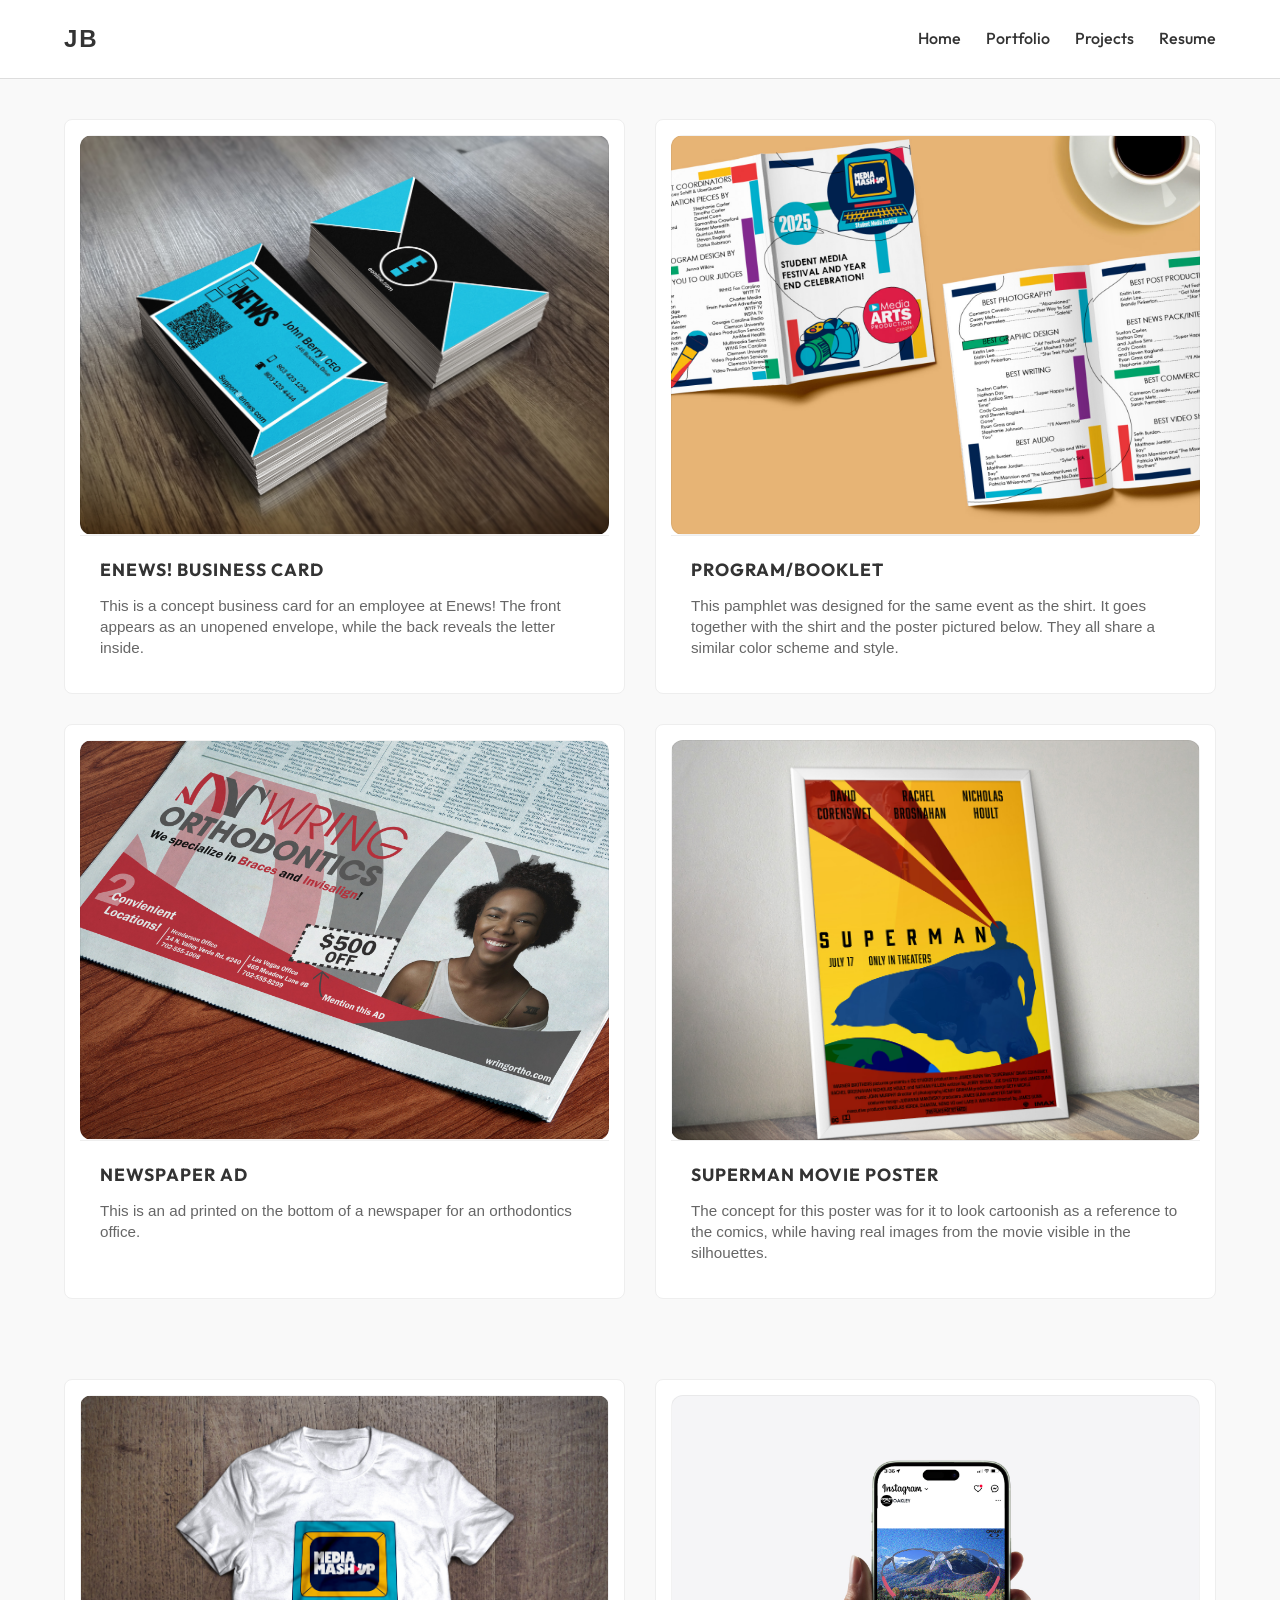
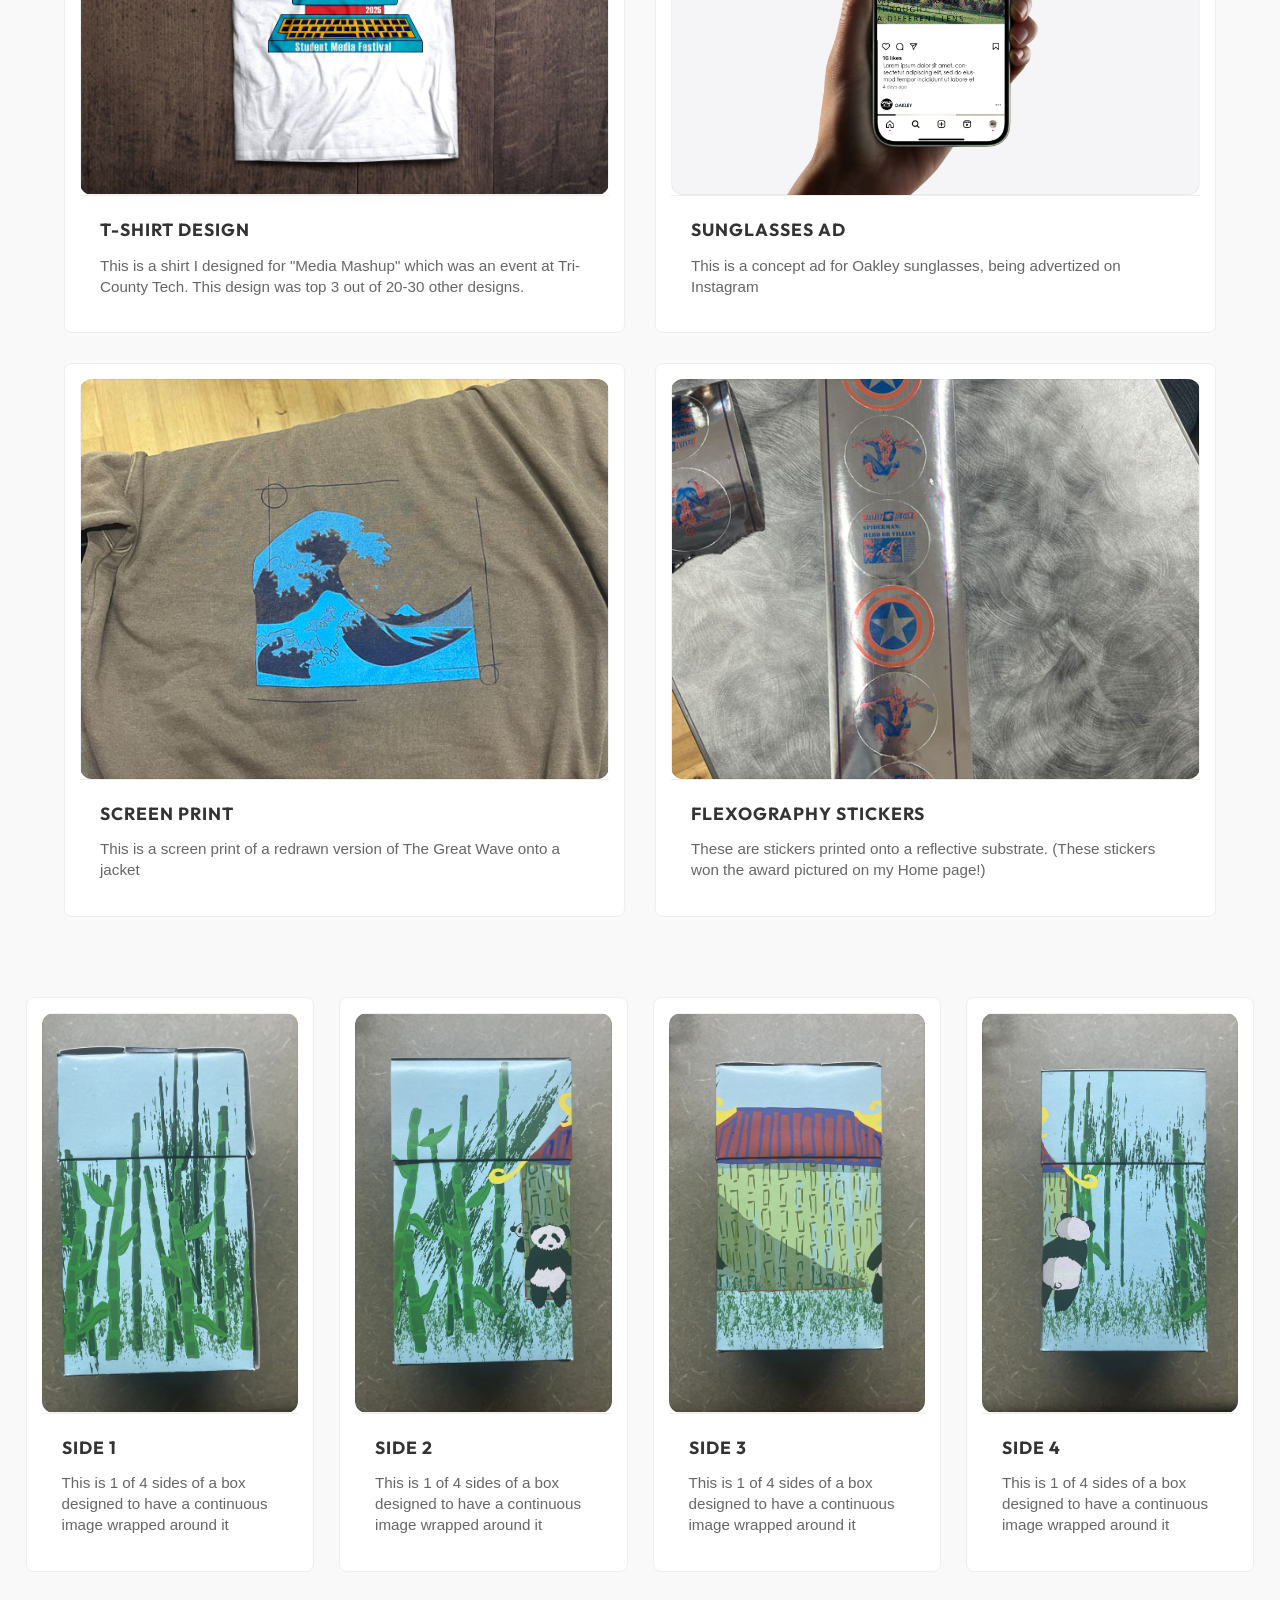
==== selfpromo/portfolio.html @ 0d1ec1ce "Add files via upload" ====
<!DOCTYPE html>
<html lang="en">
<head>
    <meta charset="UTF-8">
    <meta name="viewport" content="width=device-width, initial-scale=1.0">
    <title>John Berry | Portfolio</title>
    
    <link rel="stylesheet" href="styleself.css">

    <link rel="preconnect" href="https://fonts.googleapis.com">
    <link rel="preconnect" href="https://fonts.gstatic.com" crossorigin>
    <link href="https://fonts.googleapis.com/css2?family=Outfit:wght@100..900&display=swap" rel="stylesheet">
</head>
<body>

      <header class="main-header">
        <div class="logo">JB</div>
        <nav>
            <ul>
                <li><a href="self.html">Home</a></li>
                <li><a href="portfolio.html">Portfolio</a></li>
                <li><a href="projects.html">Projects</a></li>
                <li><a href="resume.html">Resume</a></li>
            </ul>
        </nav>
    </header>

   <section class="portfolio-2x2">
    <div class="project-card">
        <div class="project-image" style="background-image: url('images/John-Berry-mockup-business-card-enews.jpg');" onclick="this.classList.toggle('expanded')"></div>
        <div class="project-info">
            <h3>Enews! Business Card</h3>
            <p>This is a concept business card for an employee at Enews! The front appears as an unopened envelope, while the back reveals the letter inside.</p>
        </div>
    </div>

    <div class="project-card">
        <div class="project-image" style="background-image: url('images/Program%20made%20for%20an%20event.jpg');" onclick="this.classList.toggle('expanded')"></div>
        <div class="project-info">
            <h3>Program/Booklet</h3>
            <p>This pamphlet was designed for the same event as the shirt. It goes together with the shirt and the poster pictured below. They all share a similar color scheme and style.</p>
        </div>
    </div>

    <div class="project-card">
        <div class="project-image" style="background-image: url('images/Ad%20in%20a%20newspaper%20for%20an%20orthodontics%20office.jpg');" onclick="this.classList.toggle('expanded')"></div>
        <div class="project-info">
            <h3>Newspaper Ad</h3>
            <p>This is an ad printed on the bottom of a newspaper for an orthodontics office.</p>
        </div>
    </div>

    <div class="project-card">
        <div class="project-image" style="background-image: url('images/John-Berry-movie-poster-superman.jpg');" onclick="this.classList.toggle('expanded')"></div>
        <div class="project-info">
            <h3>Superman Movie Poster</h3>
            <p>The concept for this poster was for it to look cartoonish as a reference to the comics, while having real images from the movie visible in the silhouettes.</p>
        </div>
    </div>

    </section>
    <section class="portfolio-2x2">
    <div class="project-card">
        <div class="project-image" style="background-image: url('images/John-Berry-mashup-tshirt.jpg');" onclick="this.classList.toggle('expanded')"></div>
        <div class="project-info">
            <h3>T-shirt Design</h3>
            <p>This is a shirt I designed for "Media Mashup" which was an event at Tri-County Tech. This design was top 3 out of 20-30 other designs.</p>
        </div>
    </div>

    <div class="project-card">
        <div class="project-image" style="background-image: url('images/Sunglasses%20ad%20for%20Oakley.jpg');" onclick="this.classList.toggle('expanded')"></div>
        <div class="project-info">
            <h3>Sunglasses Ad</h3>
            <p>This is a concept ad for Oakley sunglasses, being advertized on Instagram</p>
        </div>
    </div>

    <div class="project-card">
        <div class="project-image" style="background-image: url('images/screenprint.jpg');" onclick="this.classList.toggle('expanded')"></div>
        <div class="project-info">
            <h3>Screen Print</h3>
            <p>This is a screen print of a redrawn version of The Great Wave onto a jacket</p>
        </div>
    </div>

    <div class="project-card">
        <div class="project-image" style="background-image: url('images/spiderman.jpg');" onclick="this.classList.toggle('expanded')"></div>
        <div class="project-info">
            <h3>Flexography Stickers</h3>
            <p>These are stickers printed onto a reflective substrate. (These stickers won the award pictured on my Home page!)</p>
        </div>
    </div>

    </section>
    <section class="portfolio-tall-4">
    <div class="project-card">
        <div class="project-image" style="background-image: url('images/box1.jpeg');" onclick="this.classList.toggle('expanded')"></div>
        <div class="project-info">
            <h3>Side 1</h3>
            <p>This is 1 of 4 sides of a box designed to have a continuous image wrapped around it</p>
        </div>
    </div>

    <div class="project-card">
        <div class="project-image" style="background-image: url('images/box2.jpeg');" onclick="this.classList.toggle('expanded')"></div>
        <div class="project-info">
            <h3>Side 2</h3>
            <p>This is 1 of 4 sides of a box designed to have a continuous image wrapped around it</p>
        </div>
    </div>

    <div class="project-card">
        <div class="project-image" style="background-image: url('images/box3.jpeg');" onclick="this.classList.toggle('expanded')"></div>
        <div class="project-info">
            <h3>Side 3</h3>
            <p>This is 1 of 4 sides of a box designed to have a continuous image wrapped around it</p>
        </div>
    </div>

    <div class="project-card">
        <div class="project-image" style="background-image: url('images/box4.jpeg');" onclick="this.classList.toggle('expanded')"></div>
        <div class="project-info">
            <h3>Side 4</h3>
            <p>This is 1 of 4 sides of a box designed to have a continuous image wrapped around it</p>
        </div>
    </div>
</section>
</body>
</html>
---- selfpromo/styleself.css ----
/* Basic Resets */
* {
    margin: 0;
    padding: 0;
    box-sizing: border-box;
}

body {
    font-family: 'Helvetica Neue', Arial, sans-serif;
    line-height: 1.6;
    color: #333;
    background-color: #f9f9f9;
}

/* 1. Remove the 'px' from weight—it must be a number only */
.outfit-font {
  font-family: "Outfit", sans-serif;
  font-optical-sizing: auto;
  font-weight: 400; 
  font-style: normal;
}

/* 2. Tell your project titles to use the Google Font */
h3 {
    font-family: "Outfit", sans-serif !important;
}
nav {
    font-family: "Outfit", sans-serif !important;
}
/* 3. If you want to use @font-face for a local font later, do it like this: */
@font-face {
    font-family: 'MyCustomFont'; 
    src: url('fonts/myfont.woff2') format('woff2');
    font-weight: normal;
}
.outfit-font {
    font-family: 'MyCustomFont', sans-serif;
}
.outfit-font {
  font-family: "Outfit", sans-serif;
  font-optical-sizing: auto;
  font-weight: 100px;
  font-style: normal;
}
/* Header & Nav */
.main-header {
    display: flex;
    justify-content: space-between;
    align-items: center;
    padding: 20px 5%;
    background: #fff;
    position: sticky;
    top: 0;
    z-index: 1000;
    border-bottom: 1px solid #ddd;
}

.logo {
    font-weight: bold;
    font-size: 1.5rem;
    letter-spacing: 2px;
}

nav ul {
    display: flex;
    list-style: none;
    gap: 25px;
}

nav a {
    text-decoration: none;
    color: #333;
    font-weight: 500;
}
/* Styling the Name Overlay */
.overlay h1 {
    font-family: 'Bebas Neue', sans-serif; /* A bold, clean font works best for this */
    font-size: clamp(3rem, 10vw, 8rem);   /* This makes it HUGE but scales for mobile */
    font-weight: 950;
    
    /* Translucency */
    color: rgba(0, 0, 0, .9);      /* White at 40% opacity */
    
    /* Effects */
    text-transform: uppercase;
    letter-spacing: -2px;                 /* Tighter kerning for a modern look */
    line-height: 0.9;
    pointer-events: none;                 /* Allows clicks to go 'through' the text to the image */

}

/* Ensure the overlay container allows the text to sit correctly */
.overlay {
    position: absolute;
    width: 100%;
    height: 100%;
    display: flex;
    align-items: center;      /* Centers name vertically in the 'Big' box */
    justify-content: center;   /* Centers name horizontally */
    padding: 20px;
}
/* Hero Section with Background Image *//* 1. Ensure the parent containers allow full height */
html, body {
    height: 100%;
    margin: 0;
    padding: 0;
}

/* 2. The main area: Takes up all available space below the header */
.resume-main {
    display: flex;
    justify-content: center;
    align-items: flex-start;
    padding: 40px 20px;
    background-color: #f9f9f9;
    min-height: calc(100vh - 80px); /* Subtracts header height */
}

/* 3. The PDF Container: Defines the "Box" the PDF sits in */
.pdf-container {
    width: 100%;
    max-width: 1000px; /* Standard Portfolio width */
    height: 1100px;    /* Force a tall, physical height */
    background: #fff;
    box-shadow: 0 10px 30px rgba(0, 0, 0, 0.1);
    border-radius: 8px;
    overflow: hidden;
}

/* 4. The Object: Tells the PDF to fill that box 100% */
.pdf-container object {
    width: 100%;
    height: 100% !important;
    display: block;
}
.hero {
    position: relative;
    height: 80vh;
    display: flex;
    align-items: flex-end;
    justify-content: flex-start;
    text-align: left;
    color: white;
    /* Replace 'hero-bg.jpg' with your actual image path */
    background: linear-gradient(rgba(0,0,0,0.5), rgba(0,0,0,0.5)), 
                url('hero-bg.jpg') no-repeat center center/cover;
}

.hero-content h1 {
    font-size: 3.5rem;
    letter-spacing: -1px;
    margin-bottom: 10px;
}

.hero-content p {
    font-size: 1.2rem;
    text-transform: uppercase;
    letter-spacing: 2px;
}
.hero-grid {
    display: grid;
    grid-template-columns: repeat(4, 1fr);
    /* Lower this number if the gap is too big, or use 'auto' */
    grid-auto-rows: minmax(200px, auto); 
    gap: 12px;
    padding: 20px;
    /* This fills holes automatically */
    grid-auto-flow: dense; 
}

.grid-item.tall {
    /* This tells the item to take up two vertical slots, closing the gap */
    grid-row: span 2; 
}

.grid-item.big {
    grid-column: span 2;
    grid-row: span 2;
}
.grid-item {
    background-size: cover;
    background-position: center;
    border-radius: 10px;
    position: relative;
    transition: all 0.4s cubic-bezier(0.165, 0.84, 0.44, 1);
    cursor: pointer;
    border: 1px solid rgba(0,0,0,0.05);
}

/* --- THE IMPERFECT LOGIC --- */

/* Big square: 2x2 blocks */
.grid-item.big {
    grid-column: span 2;
    grid-row: span 2;
}

/* Tall block: 1 wide, 2 high */
.grid-item.tall {
    grid-row: span 2;
}

/* Wide block: 2 wide, 1 high */
.grid-item.wide {
    grid-column: span 2;
}

/* CSS3 Effect: Lift and Shadow */
.grid-item:hover {
    transform: translateY(-5px);
    box-shadow: 0 12px 24px rgba(0,0,0,0.15);
    z-index: 10;
}
/* This handles the 'click to expand' effect */
.grid-item.expanded {
    position: fixed;
    top: 5%;
    left: 5%;
    width: 90vw;
    height: 90vh;
    z-index: 10000;
    background-size: contain;
    background-repeat: no-repeat;
    background-color: rgba(0,0,0,0.9);
    border-radius: 0;
    cursor: zoom-out;
}

/* Ensure the overlay text doesn't block the click on the big item */
.overlay {
    pointer-events: none; 
}
/* Hides the name when the image is enlarged */
.grid-item.expanded .overlay {
    opacity: 0;
    transition: opacity 0.2s ease;
}
.portfolio-grid {
    display: grid;
    grid-template-columns: repeat(auto-fill, minmax(250px, 1fr)); /* Responsively adds columns */
    grid-auto-rows: 250px;
    grid-auto-flow: dense; /* Fills gaps automatically */
    gap: 15px;
    padding: 20px;
}

/* Maintain your existing spans for variety */
.grid-item.tall { grid-row: span 2; }
.grid-item.wide { grid-column: span 2; }
.grid-item.big { grid-column: span 2; grid-row: span 2; }

/* Keep your expansion logic from the home page */
.grid-item.expanded {
    position: fixed;
    top: 0; left: 0;
    width: 100vw; height: 100vh;
    z-index: 10000;
    background-size: contain;
    background-repeat: no-repeat;
    background-color: rgba(0,0,0,0.95);
    cursor: zoom-out;
}
/* Container for the Portfolio Page */
.portfolio-container {
    max-width: 1100px;
    margin: 0 auto;
    padding: 60px 20px;
    display: flex;
    flex-direction: column;
    gap: 80px; /* Space between projects */
}

/* The Cohesive Row Logic */
.portfolio-item {
    display: grid;
    grid-template-columns: 1.5fr 1fr; /* Image takes 60%, Text takes 40% */
    gap: 40px;
    align-items: center;
}

/* Image styling - matches your homepage "feel" */
.project-image {
    height: 450px;
    background-size: cover;
    background-position: center;
    border-radius: 12px;
    cursor: zoom-in;
    transition: transform 0.3s ease;
    border: 1px solid rgba(0,0,0,0.05);
}

.project-image:hover {
    transform: scale(1.02);
}

/* Text styling */
.project-info h3 {
    font-size: 1.8rem;
    text-transform: uppercase;
    letter-spacing: 1px;
    margin-bottom: 15px;
}

.project-info p {
    font-size: 1.1rem;
    color: #555;
    line-height: 1.6;
}

/* Mobile: Stack them so they don't get squished */
@media (max-width: 850px) {
    .portfolio-item {
        grid-template-columns: 1fr;
        gap: 20px;
    }
    .project-image {
        height: 300px;
    }
}
/* The 2x2 Container */
.portfolio-2x2 {
    display: grid;
    grid-template-columns: repeat(2, 1fr); /* Exactly 2 per row */
    gap: 40px;
    padding: 40px 5%;
    max-width: 1400px;
    margin: 0 auto;
}

/* The Card holding Image + Text */
.project-card {
    display: flex;
    flex-direction: column; /* Text stays under the image */
    background: #fff;
    border-radius: 12px;
    overflow: hidden;
    border: 1px solid #eee;
    transition: transform 0.3s ease;
}

.project-card:hover {
    transform: translateY(-5px);
    box-shadow: 0 10px 20px rgba(0,0,0,0.05);
}

/* Image Sizing - This stops them from being "huge" */
.project-image {
    width: 100%;
    height: 300px; /* Controlled height for the 2x2 look */
    background-size: cover;
    background-position: center;
    cursor: zoom-in;
}

/* Text Styling inside the card */
.project-info {
    padding: 20px;
}

.project-info h3 {
    font-family: inherit; /* Uses your Helvetica/Arial */
    font-size: 1.2rem;
    text-transform: uppercase;
    margin-bottom: 8px;
    letter-spacing: 1px;
}

.project-info p {
    font-size: 0.9rem;
    color: #666;
    line-height: 1.4;
}

/* Expansion logic remains the same */
.project-image.expanded {
    position: fixed;
    top: 0; left: 0;
    width: 100vw; height: 100vh;
    z-index: 100000;
    background-color: rgba(0,0,0,0.95);
    background-size: contain;
    background-repeat: no-repeat;
    cursor: zoom-out;
    border-radius: 0;
}
/* The 4-Column Container */
.portfolio-tall-4 {
    display: grid;
    grid-template-columns: repeat(4, 1fr); 
    gap: 25px;
    padding: 40px 2%;
    max-width: 1600px;
    margin: 0 auto;
}

/* The Card */
.project-card {
    display: flex;
    flex-direction: column;
    background: #fff;
    border: 1px solid #eee;
    border-radius: 8px;
    overflow: hidden;
    transition: transform 0.3s ease;
}

.project-card:hover {
    transform: translateY(-5px);
}

/* TALL IMAGE LOGIC */
.project-image {
    width: 100%;
    height: 450px; /* This makes it taller than it is wide */
    background-size: cover;
    background-position: center;
    cursor: zoom-in;
}

/* Text Styling */
.project-info {
    padding: 15px;
}

.project-info h3 {
    font-size: 1.1rem;
    text-transform: uppercase;
    margin-bottom: 5px;
}

.project-info p {
    font-size: 0.85rem;
    color: #666;
    line-height: 1.3;
}

/* Expansion logic (same as homepage) */
.project-image.expanded {
    position: fixed;
    top: 0; left: 0;
    width: 100vw; height: 100vh;
    z-index: 100000;
    background-color: rgba(0,0,0,0.95);
    background-size: contain;
    background-repeat: no-repeat;
    cursor: zoom-out;
    border-radius: 0;
}
.resume-main {
    flex: 1;
    padding: 10px; /* Reduced padding to let the image grow */
    display: flex;
    justify-content: center;
    align-items: flex-start; /* Aligns to top so you don't have a gap at the top */
    background-color: #f9f9f9;
    overflow-y: auto; /* Allows scrolling if the resume is long */
}

.resume-display {
    width: 100%;
    /* Increased max-width so it can actually fill the screen */
    max-width: 1200px; 
    
    /* This height calc forces it to be as tall as possible */
    height: 150vh; 
    
    background-size: contain; 
    background-repeat: no-repeat;
    background-position: top center; /* Keeps it locked to the top */
    
    border-radius: 10px;
    background-color: #fff;
    /* Removed the shadow/border if you want it to look "cleaner" and larger */
}
/* 1. RESET & BASE STYLES */
* {
    margin: 0;
    padding: 0;
    box-sizing: border-box;
}

body {
    font-family: 'Helvetica Neue', Arial, sans-serif;
    line-height: 1.6;
    color: #333;
    background-color: #f9f9f9;
}

/* 2. HEADER & NAV */
.main-header {
    display: flex;
    justify-content: space-between;
    align-items: center;
    padding: 20px 5%;
    background: #fff;
    position: sticky;
    top: 0;
    z-index: 1000;
    border-bottom: 1px solid #ddd;
}

.logo { font-weight: bold; font-size: 1.5rem; letter-spacing: 2px; }
nav ul { display: flex; list-style: none; gap: 25px; }
nav a { text-decoration: none; color: #333; font-weight: 500; }
nav a.active { border-bottom: 2px solid #333; }

/* 3. PROJECTS PAGE LAYOUT */
.projects-container {
    max-width: 1200px;
    margin: 0 auto;
    padding: 60px 20px;
}

.project-feature-group {
    margin-bottom: 100px; /* Space between different project sections */
}

.group-title {
    text-align: center;
    text-transform: uppercase;
    letter-spacing: 4px;
    margin-bottom: 30px;
    font-size: 1.5rem;
}

/* Big Image Section */
.feature-main {
    margin-bottom: 30px;
}

.big-feature {
    width: 100%;
    height: 500px; /* Force it big */
    background-size: cover;
    background-position: center;
    border-radius: 12px;
    cursor: zoom-in;
    border: 1px solid rgba(0,0,0,0.1);
}

/* Two Small Images Row */
.feature-sub {
    display: grid;
    grid-template-columns: 1fr 1fr;
    gap: 30px;
}

.small-feature {
    width: 100%;
    height: 350px; /* Smaller than main but still clear */
    background-size: cover;
    background-position: center;
    border-radius: 12px;
    cursor: zoom-in;
    border: 1px solid rgba(0,0,0,0.1);
}

/* Text Boxes (No more overlaps) */
.text-box {
    padding: 20px 0;
}

.text-box h3 {
    text-transform: uppercase;
    font-size: 1.1rem;
    margin-bottom: 8px;
    letter-spacing: 1px;
}

.text-box p {
    font-size: 0.95rem;
    color: #666;
    max-width: 800px;
}

/* 4. SHARED GRID ITEMS (For Home/Portfolio) */
.grid-item {
    transition: transform 0.3s ease;
}

.grid-item:hover {
    transform: translateY(-5px);
}

/* 5. EXPANSION LOGIC (Click to Zoom) */
.grid-item.expanded {
    position: fixed;
    top: 0; left: 0;
    width: 100vw; height: 100vh;
    z-index: 9999;
    background-color: rgba(0,0,0,0.95);
    background-size: contain;
    background-repeat: no-repeat;
    background-position: center;
    cursor: zoom-out;
    border-radius: 0;
}
.view-link, .project-card-link {
    text-decoration: none; /* Removes the underline */
    color: inherit;       /* Makes the text match the rest of the page (not purple) */
    display: block;       /* Ensures the entire card area stays clickable */
}
/* 1. THE GRID: Standard 2-column layout */
.portfolio-2x2 {
    display: grid;
    grid-template-columns: 1fr 1fr; /* Two equal columns */
    gap: 30px;
    padding: 40px 5%;
    max-width: 1400px;
    margin: 0 auto;
}

/* 2. THE CARD: Forces Image and Text to stack vertically */
.project-card {
    display: block !important; /* Forces vertical stacking */
    background: #fff;
    border: 1px solid #ddd;
    border-radius: 8px;
    overflow: hidden;
    position: relative; /* Keeps everything contained */
}

/* 3. THE IMAGE: Defines the space so it isn't flat or overlapping */
.project-image {
    width: 100%;
    height: 400px; /* Adjust this number to make images taller/shorter */
    background-size: cover;
    background-position: center;
    background-repeat: no-repeat;
    display: block !important;
    position: relative; /* Ensures it stays in its own 'box' */
    z-index: 1;
}

/* 4. THE INFO: Forces the text box to sit BELOW the image */
.project-info {
    display: block !important;
    padding: 20px;
    background: #ffffff;
    position: relative;
    z-index: 2; /* Ensures it sits on top of any background bleed */
    border-top: 1px solid #eee; /* Visual separator */
}

/* 5. TEXT STYLING: Clear and readable */
.project-info h3 {
    margin-bottom: 10px;
    color: #333;
    text-transform: uppercase;
}

.project-info p {
    color: #666;
    font-size: 0.95rem;
    line-height: 1.4;
}
/* --- BASIC LAYOUT --- */
* { margin: 0; padding: 0; box-sizing: border-box; }
body { font-family: Arial, sans-serif; background: #f9f9f9; }

.main-header {
    display: flex; justify-content: space-between; align-items: center;
    padding: 20px 5%; background: #fff; border-bottom: 1px solid #ddd;
    position: sticky; top: 0; z-index: 100;
}

.portfolio-2x2 {
    display: grid; grid-template-columns: 1fr 1fr;
    gap: 30px; padding: 40px 5%;
}

/* --- THE CARD FIX --- */
.project-card {
    display: flex;
    flex-direction: column;
    background: #fff;
    border-radius: 8px;
    border: 1px solid #ddd;
    overflow: visible !important; /* ALLOWS THE IMAGE TO BREAK OUT */
    position: relative;
}

.project-image {
    width: 100%;
    height: 400px;
    background-size: cover;
    background-position: center;
    cursor: zoom-in;
    transition: transform 0.2s ease;
}

.project-info { padding: 20px; border-top: 1px solid #eee; }

/* --- THE EXPANDED FIX (This is what you saw in your screenshot) --- */
.project-image.expanded {
    position: fixed !important; /* BREAKS OUT OF THE CARD */
    top: 0 !important;
    left: 0 !important;
    width: 100vw !important;
    height: 100vh !important;
    z-index: 99999 !important; /* SITS ON TOP OF EVERYTHING */
    background-color: rgba(0,0,0,0.95);
    background-size: contain; /* SHOWS FULL IMAGE WITHOUT CROP */
    background-repeat: no-repeat;
    cursor: zoom-out;
}
/* 1. Reset the Grid/Card so they don't trap the image */
.portfolio-2x2, .portfolio-tall-4, .project-card {
    /* This ensures the grid doesn't try to calculate space for the expanded image */
    transform: none !important;
    perspective: none !important;
    contain: none !important;
}

/* 2. The Expanded State: True Fullscreen Overlay */
.project-image.expanded {
    position: fixed !important;   /* This is the key: it floats above the page */
    top: 0 !important;
    left: 0 !important;
    width: 100vw !important;     /* Full screen width */
    height: 100vh !important;    /* Full screen height */
    z-index: 999999 !important;  /* Stays above nav and other cards */
    
    background-color: rgba(0, 0, 0, 0.95) !important;
    background-size: contain !important; /* Shows the full image without cropping */
    background-repeat: no-repeat !important;
    background-position: center !important;
    
    /* Remove any styling from the small version */
    margin: 0 !important;
    border-radius: 0 !important;
    cursor: zoom-out !important;
}

/* 3. Prevent the page from scrolling while a photo is open */
body:has(.expanded) {
    overflow: hidden;
}
/* MOBILE */
@media (max-width: 768px) {
    .portfolio-2x2 { grid-template-columns: 1fr; }
    .project-image { height: 300px; }
}
/* --- MOBILE FIX --- */
@media (max-width: 800px) {
    .portfolio-2x2 {
        grid-template-columns: 1fr; /* One column on small screens */
    }
}
/* 6. MOBILE RESPONSIVENESS */
@media (max-width: 850px) {
    .feature-sub {
        grid-template-columns: 1fr; /* Stack the small images on phones */
    }
    
    .big-feature {
        height: 300px;
    }
    
    .small-feature {
        height: 250px;
    }
}
/* Responsive: switch to 2 columns on tablets, 1 on mobile */
@media (max-width: 1100px) {
    .portfolio-tall-4 { grid-template-columns: repeat(2, 1fr); }
}

@media (max-width: 600px) {
    .portfolio-tall-4 { grid-template-columns: 1fr; }
}
/* Mobile: Switch to 1 column so it's not squished */
@media (max-width: 768px) {
    .portfolio-2x2 {
        grid-template-columns: 1fr;
    }
}
/* Mobile: Stack them into 1 or 2 columns so they don't get too tiny */
@media (max-width: 768px) {
    .hero-grid {
        grid-template-columns: repeat(2, 1fr);
    }
    .grid-item.big, .grid-item.wide, .grid-item.tall {
        grid-column: span 1;
        grid-row: span 1;
    }
}
/* Projects Grid */
.container {
    padding: 60px 5%;
}

.section-title {
    text-align: center;
    margin-bottom: 40px;
    text-transform: uppercase;
    letter-spacing: 3px;
}

.project-grid {
    display: grid;
    grid-template-columns: repeat(auto-fit, minmax(300px, 1fr));
    gap: 30px;
}

.project-card {
    background: #fff;
    padding: 15px;
    border: 1px solid #eee;
}

.img-placeholder {
    width: 100%;
    height: 250px;
    background: #ddd;
    margin-bottom: 15px;
}
.project-img {
    width: 100%;
    height: 250px;
    object-fit: contain; /* Shows full image, no cropping */
    background-color: #fff; /* Adds a clean white background behind the image */
    display: block;
}
.role {
    font-size: 0.9rem;
    color: #666;
    margin-bottom: 10px;
}
.project-card {
    background: #fff;
    padding: 15px;
    border: 1px solid #eee;
    transition: all 0.3s ease; /* Required for smooth animation */
    cursor: pointer;
}

.project-card:hover {
    transform: translateY(-10px); /* Lifts the card */
    box-shadow: 0 10px 20px rgba(0,0,0,0.1); /* Adds depth */
    border-color: #333;
}
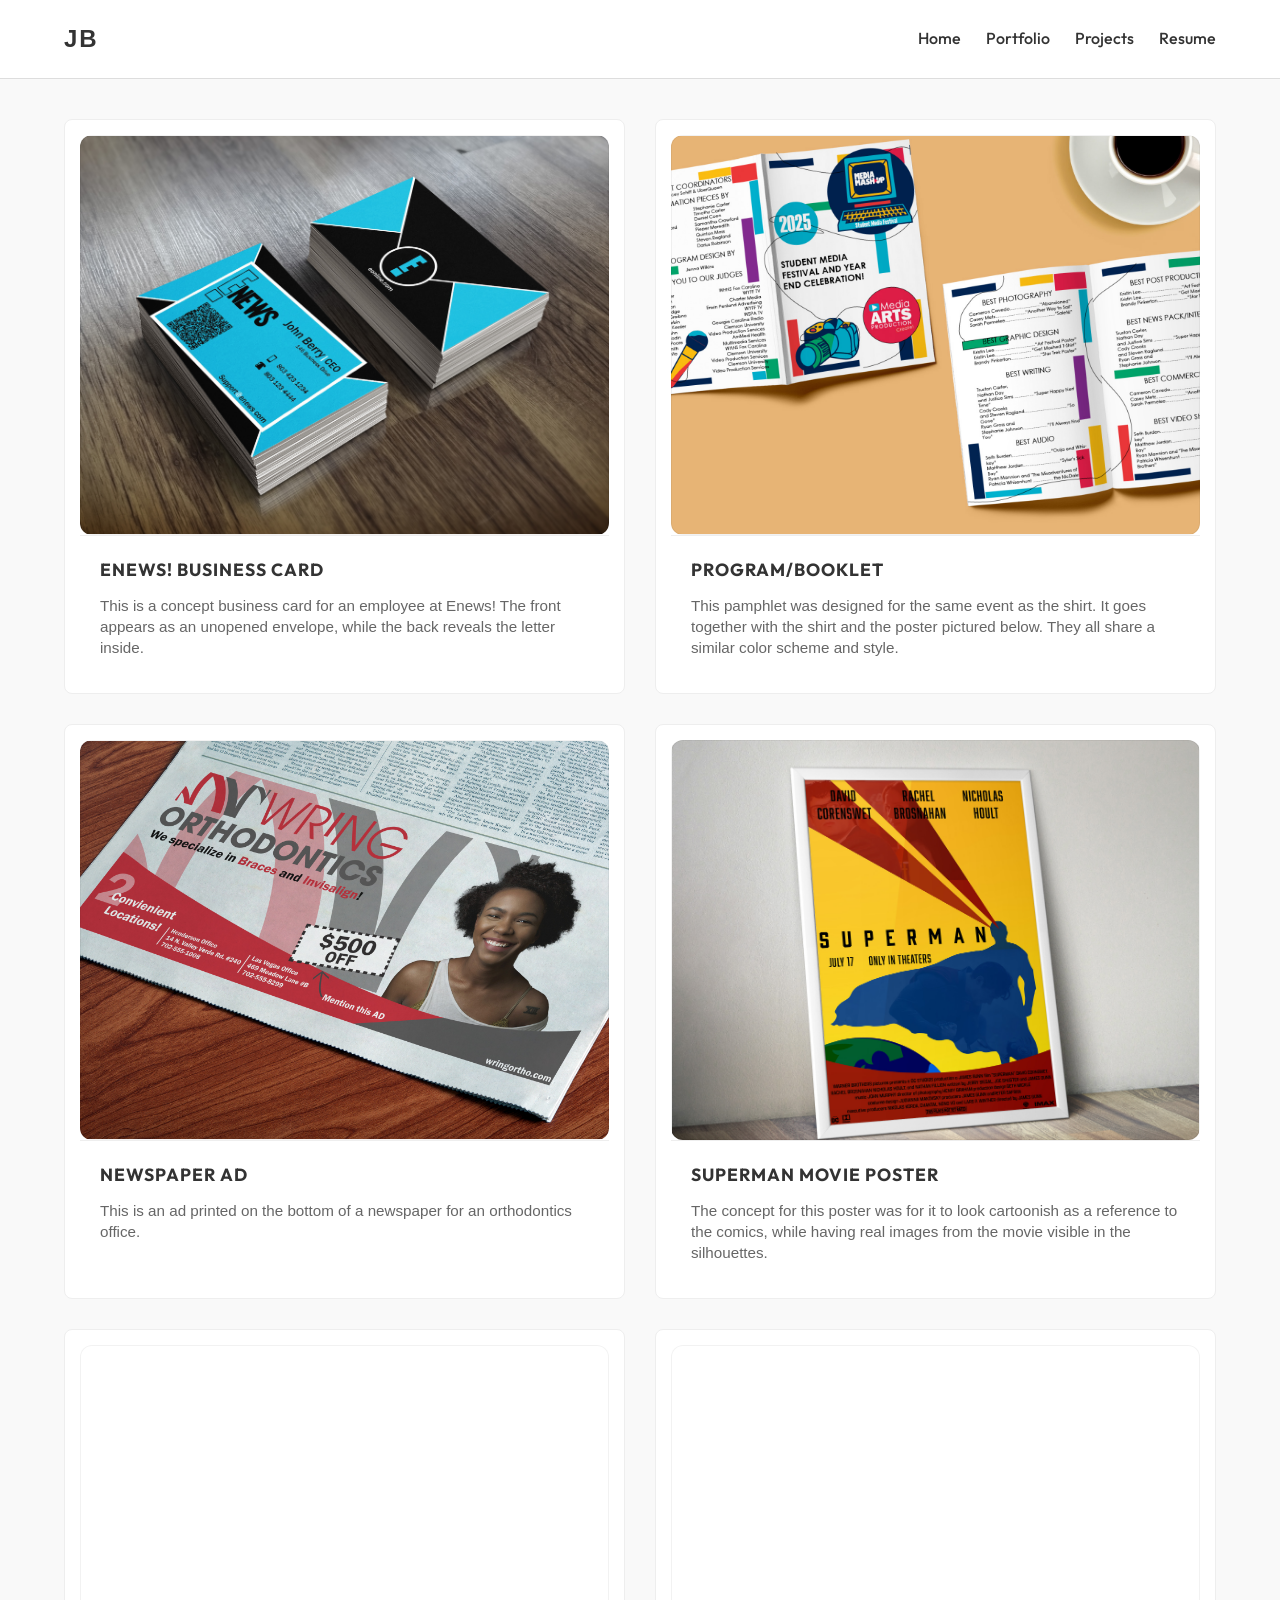
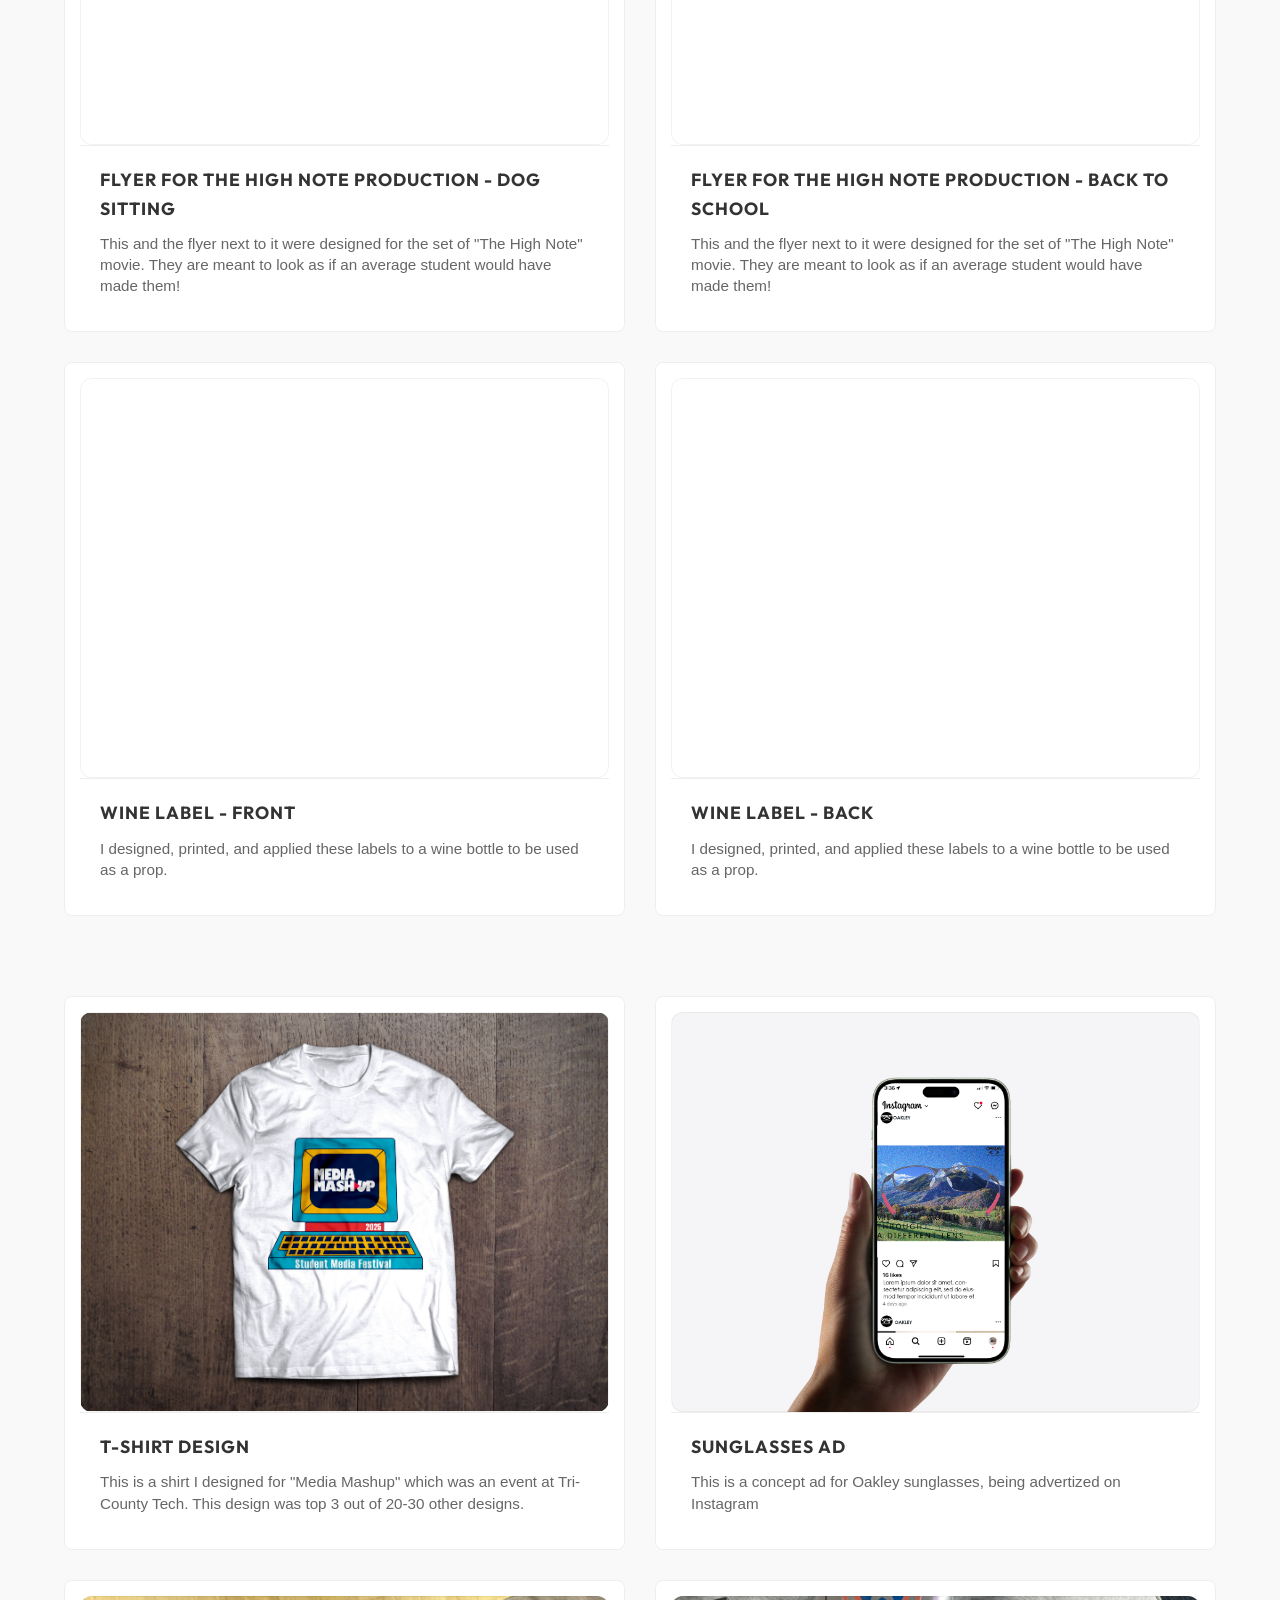
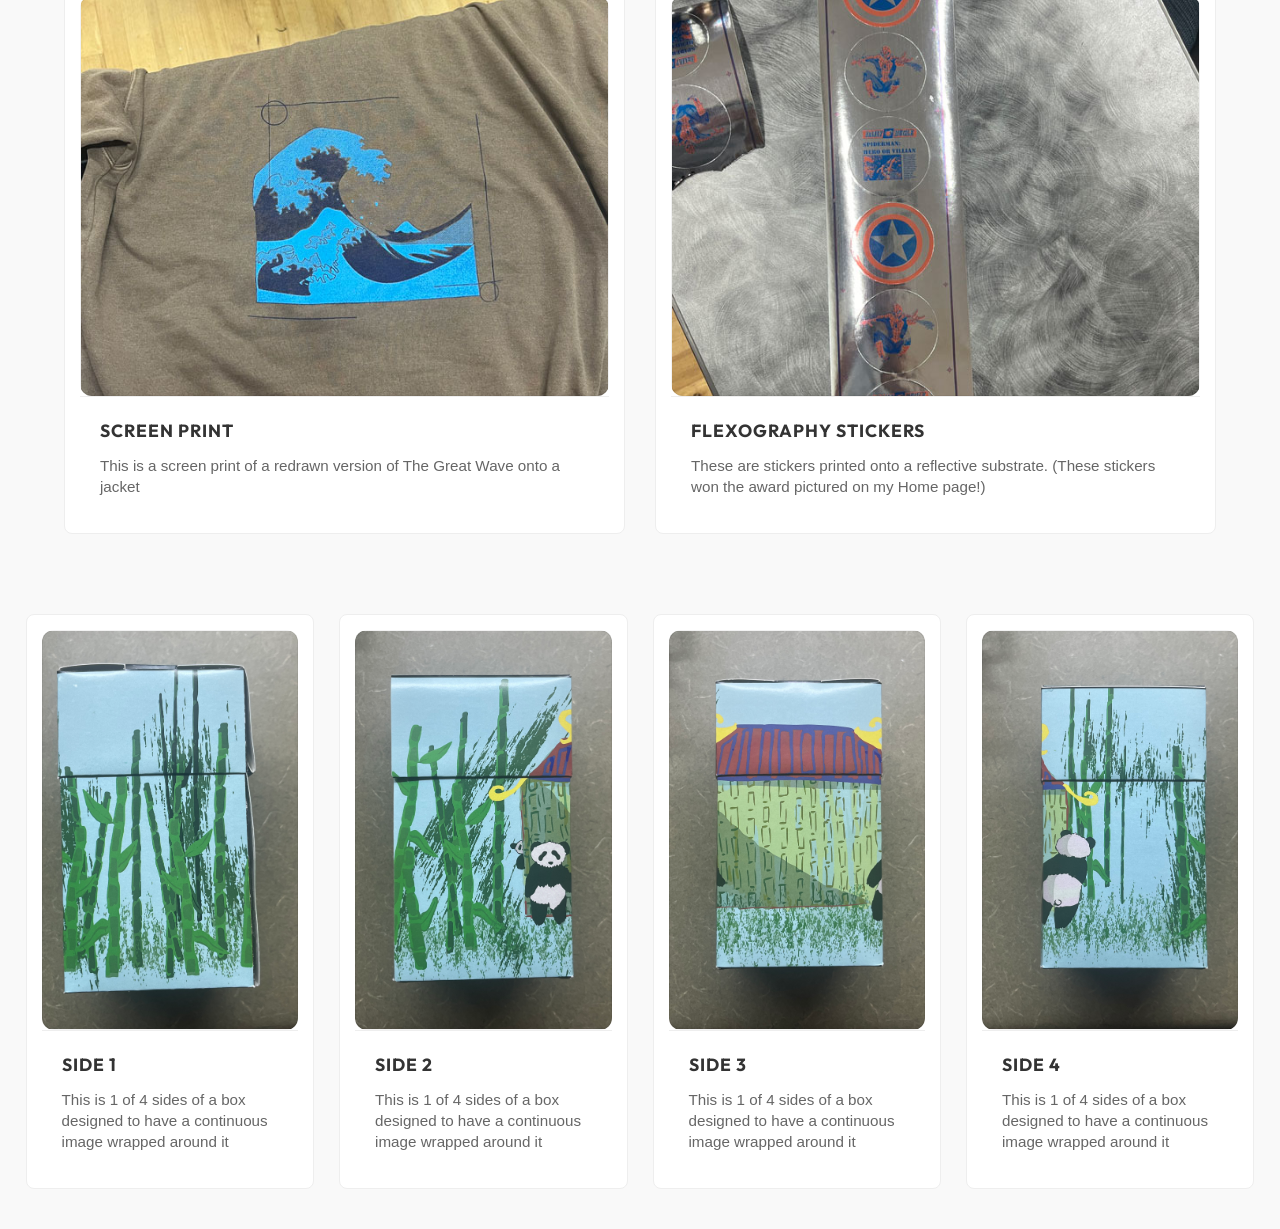
==== commit c6e0cf54: "Update portfolio.html with new project entries The portfolio HTML file has been updated with additio" ====
--- a/selfpromo/portfolio.html
+++ b/selfpromo/portfolio.html
@@ -57,7 +57,34 @@
             <p>The concept for this poster was for it to look cartoonish as a reference to the comics, while having real images from the movie visible in the silhouettes.</p>
         </div>
     </div>
-
+<div class="project-card">
+        <div class="project-image" style="background-image: url('images/dog.jpg');" onclick="this.classList.toggle('expanded')"></div>
+        <div class="project-info">
+            <h3>Flyer for The High Note Production - Dog Sitting</h3>
+            <p>This and the flyer next to it were designed for the set of "The High Note" movie. They are meant to look as if an average student would have made them!</p>
+        </div>
+    </div>
+       <div class="project-card">
+        <div class="project-image" style="background-image: url('images/school.jpg');" onclick="this.classList.toggle('expanded')"></div>
+        <div class="project-info">
+            <h3>Flyer for The High Note Production - Back to School</h3>
+            <p>This and the flyer next to it were designed for the set of "The High Note" movie. They are meant to look as if an average student would have made them!</p>
+        </div>
+    </div>
+       <div class="project-card">
+        <div class="project-image" style="background-image: url('images/winefront.jpeg');" onclick="this.classList.toggle('expanded')"></div>
+        <div class="project-info">
+            <h3>Wine Label - Front</h3>
+            <p>I designed, printed, and applied these labels to a wine bottle to be used as a prop.</p>
+        </div>
+    </div>
+       <div class="project-card">
+        <div class="project-image" style="background-image: url('images/wineback.jpeg');" onclick="this.classList.toggle('expanded')"></div>
+        <div class="project-info">
+            <h3>Wine Label - Back</h3>
+            <p>I designed, printed, and applied these labels to a wine bottle to be used as a prop.</p>
+        </div>
+    </div>
     </section>
     <section class="portfolio-2x2">
     <div class="project-card">
@@ -127,4 +154,4 @@
     </div>
 </section>
 </body>
-</html>+</html>
